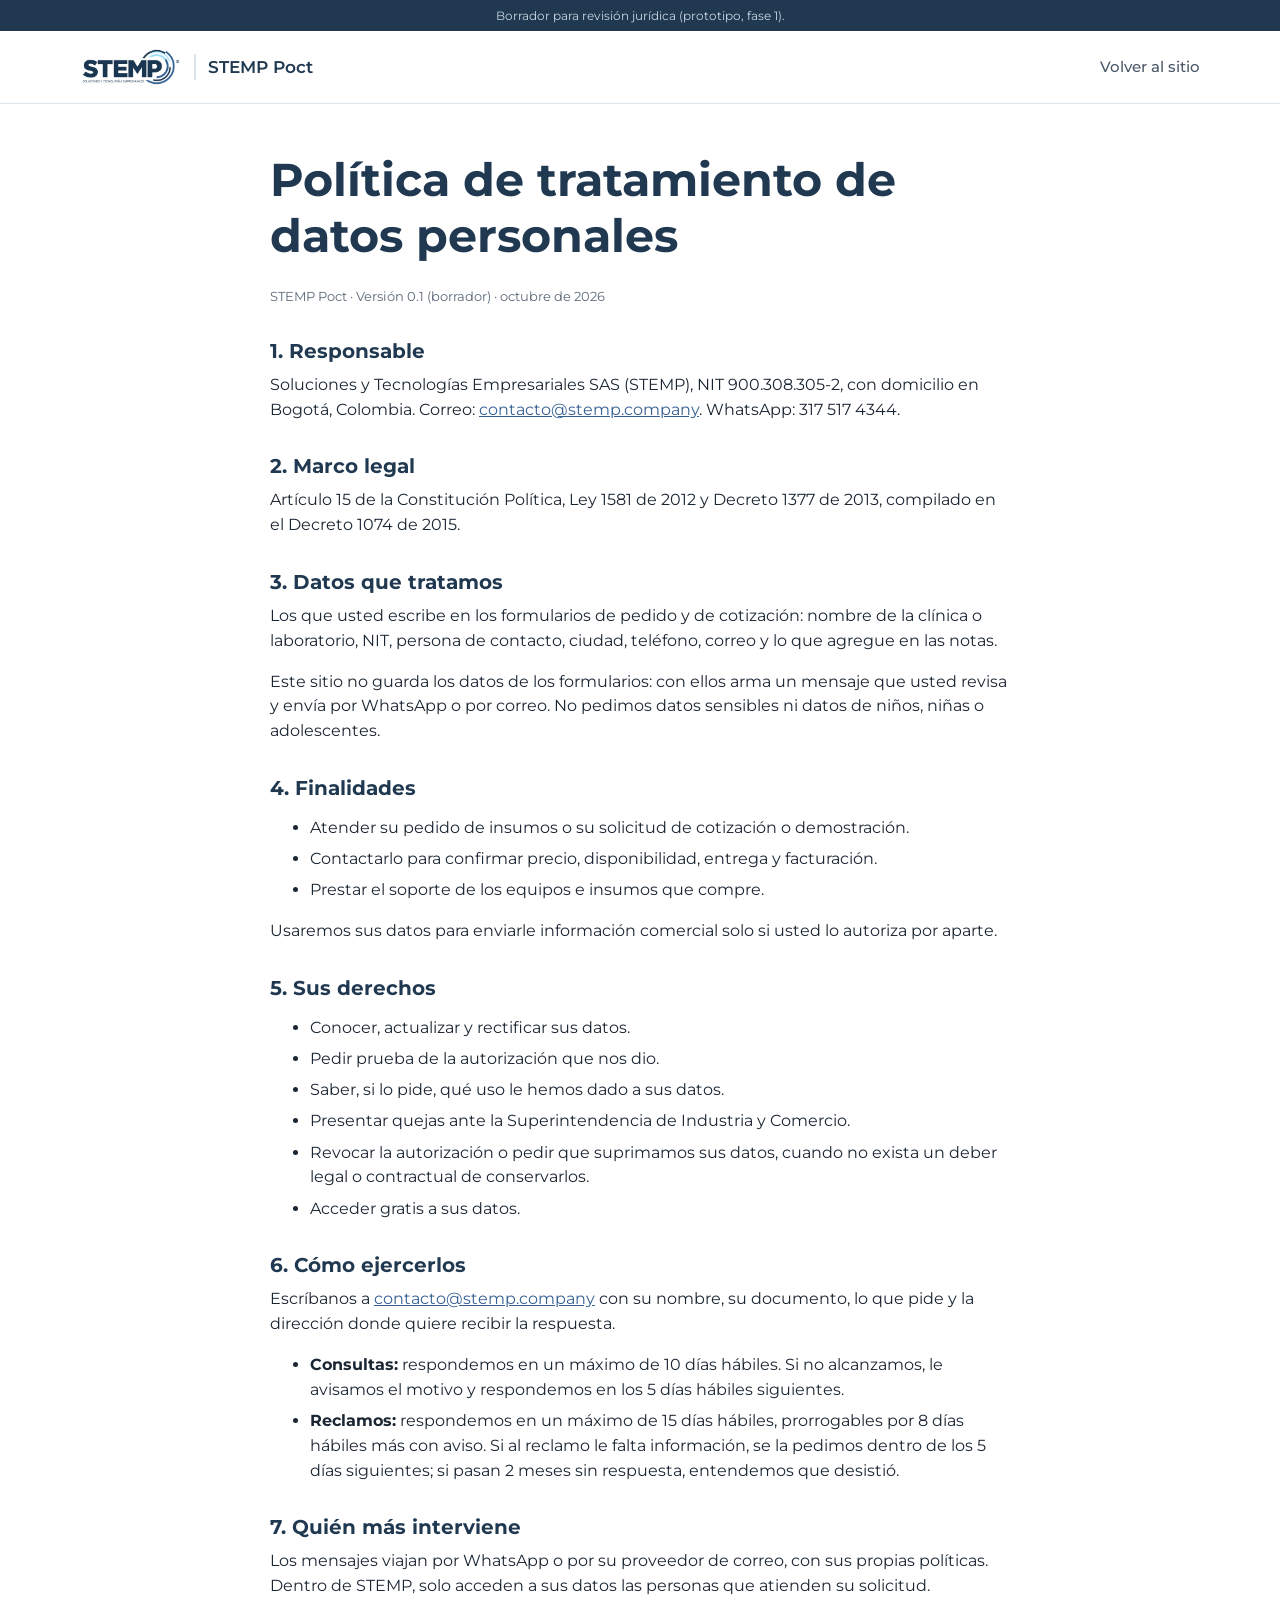
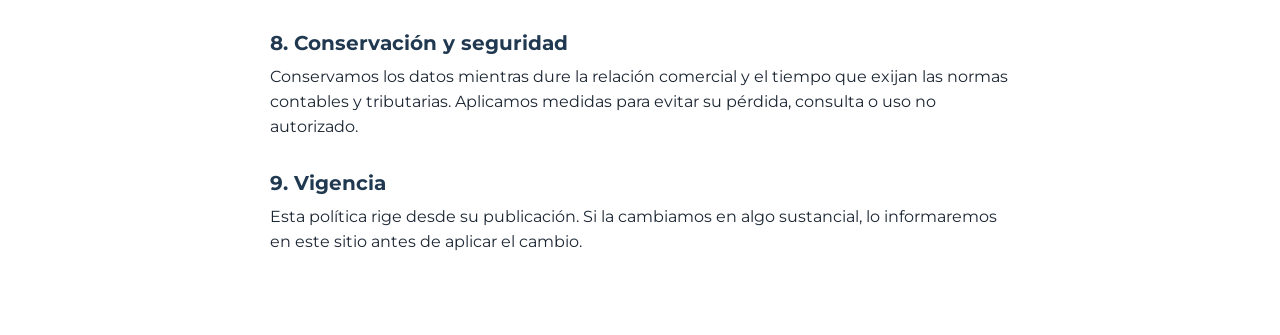
==== politica-datos.html @ 50eda08c "Prototipo de la fase 1 (proyecto T3) Co-Authored-By: Claude Opus 5.5 <noreply@anthropic.com>" ====
<!doctype html>
<html lang="es-CO">
<head>
  <meta charset="utf-8">
  <meta name="viewport" content="width=device-width, initial-scale=1">
  <title>Política de tratamiento de datos · STEMP Poct</title>
  <meta name="robots" content="noindex">
  <link rel="icon" href="assets/icono.png">
  <link href="https://fonts.googleapis.com/css2?family=Montserrat:wght@400;600;700&display=swap" rel="stylesheet">
  <link rel="stylesheet" href="assets/style.css">
</head>
<body>
  <div class="aviso-prototipo">Borrador para revisión jurídica (prototipo, fase 1).</div>
  <header class="encabezado"><div class="contenedor"><a class="marca" href="index.html"><img src="assets/logo.png" alt="STEMP"><span>STEMP Poct</span></a><nav class="nav"><a href="index.html">Volver al sitio</a></nav></div></header>
  <main class="documento">
    <h1>Política de tratamiento de datos personales</h1>
    <p class="nota">STEMP Poct · Versión 0.1 (borrador) · octubre de 2026</p>

    <h2>1. Responsable</h2>
    <p>Soluciones y Tecnologías Empresariales SAS (STEMP), NIT 900.308.305-2, con domicilio en Bogotá, Colombia. Correo: <a href="mailto:contacto@stemp.company">contacto@stemp.company</a>. WhatsApp: 317 517 4344.</p>

    <h2>2. Marco legal</h2>
    <p>Artículo 15 de la Constitución Política, Ley 1581 de 2012 y Decreto 1377 de 2013, compilado en el Decreto 1074 de 2015.</p>

    <h2>3. Datos que tratamos</h2>
    <p>Los que usted escribe en los formularios de pedido y de cotización: nombre de la clínica o laboratorio, NIT, persona de contacto, ciudad, teléfono, correo y lo que agregue en las notas.</p>
    <p>Este sitio no guarda los datos de los formularios: con ellos arma un mensaje que usted revisa y envía por WhatsApp o por correo. No pedimos datos sensibles ni datos de niños, niñas o adolescentes.</p>

    <h2>4. Finalidades</h2>
    <ul><li>Atender su pedido de insumos o su solicitud de cotización o demostración.</li><li>Contactarlo para confirmar precio, disponibilidad, entrega y facturación.</li><li>Prestar el soporte de los equipos e insumos que compre.</li></ul>
    <p>Usaremos sus datos para enviarle información comercial solo si usted lo autoriza por aparte.</p>

    <h2>5. Sus derechos</h2>
    <ul>
      <li>Conocer, actualizar y rectificar sus datos.</li>
      <li>Pedir prueba de la autorización que nos dio.</li>
      <li>Saber, si lo pide, qué uso le hemos dado a sus datos.</li>
      <li>Presentar quejas ante la Superintendencia de Industria y Comercio.</li>
      <li>Revocar la autorización o pedir que suprimamos sus datos, cuando no exista un deber legal o contractual de conservarlos.</li>
      <li>Acceder gratis a sus datos.</li>
    </ul>

    <h2>6. Cómo ejercerlos</h2>
    <p>Escríbanos a <a href="mailto:contacto@stemp.company">contacto@stemp.company</a> con su nombre, su documento, lo que pide y la dirección donde quiere recibir la respuesta.</p>
    <ul>
      <li><strong>Consultas:</strong> respondemos en un máximo de 10 días hábiles. Si no alcanzamos, le avisamos el motivo y respondemos en los 5 días hábiles siguientes.</li>
      <li><strong>Reclamos:</strong> respondemos en un máximo de 15 días hábiles, prorrogables por 8 días hábiles más con aviso. Si al reclamo le falta información, se la pedimos dentro de los 5 días siguientes; si pasan 2 meses sin respuesta, entendemos que desistió.</li>
    </ul>

    <h2>7. Quién más interviene</h2>
    <p>Los mensajes viajan por WhatsApp o por su proveedor de correo, con sus propias políticas. Dentro de STEMP, solo acceden a sus datos las personas que atienden su solicitud.</p>

    <h2>8. Conservación y seguridad</h2>
    <p>Conservamos los datos mientras dure la relación comercial y el tiempo que exijan las normas contables y tributarias. Aplicamos medidas para evitar su pérdida, consulta o uso no autorizado.</p>

    <h2>9. Vigencia</h2>
    <p>Esta política rige desde su publicación. Si la cambiamos en algo sustancial, lo informaremos en este sitio antes de aplicar el cambio.</p>
  </main>
</body>
</html>
---- assets/style.css ----
/* STEMP Poct · colores del Brand Kit v0.1 de STEMP (la línea hereda la identidad sin cambios) */
:root {
  --azul-profundo: #203951;
  --azul-stemp: #366092;
  --azul-claro: #9DDCF9;
  --blanco: #FFFFFF;
  --tinta: #1B2633;
  --tinta-suave: #4A5868;
  --tinta-tenue: #5C6979;
  --superficie: #F2F6FA;
  --borde: #DCE4EC;
  --oscuro-superficie: #2A4763;
  --oscuro-texto-suave: #C9D6E3;
  --whatsapp: #1A7F4B;
  --radio: 10px;
  --ancho: 1160px;
}

* { box-sizing: border-box; }
html { scroll-behavior: smooth; }
body {
  margin: 0;
  font-family: "Montserrat", "Century Gothic", system-ui, sans-serif;
  color: var(--tinta);
  background: var(--blanco);
  line-height: 1.55;
  font-size: 16px;
}
img { max-width: 100%; display: block; }
a { color: var(--azul-stemp); }
h1, h2, h3 { color: var(--azul-profundo); line-height: 1.2; margin: 0 0 .5em; }
h1 { font-size: clamp(1.9rem, 4vw, 2.9rem); font-weight: 700; }
h2 { font-size: clamp(1.5rem, 3vw, 2rem); font-weight: 700; }
h3 { font-size: 1.08rem; font-weight: 600; }
p { margin: 0 0 1em; }
.contenedor { max-width: var(--ancho); margin: 0 auto; padding: 0 20px; }
.etiqueta { text-transform: uppercase; letter-spacing: .14em; font-size: .75rem; font-weight: 600; color: var(--azul-stemp); margin-bottom: .6em; }

.aviso-prototipo { background: var(--azul-profundo); color: var(--oscuro-texto-suave); font-size: .78rem; text-align: center; padding: 6px 12px; }

/* Encabezado */
.encabezado { position: sticky; top: 0; z-index: 20; background: rgba(255,255,255,.96); backdrop-filter: blur(6px); border-bottom: 1px solid var(--borde); }
.encabezado .contenedor { display: flex; align-items: center; gap: 20px; min-height: 72px; }
.marca { display: flex; align-items: center; gap: 12px; text-decoration: none; }
.marca img { height: 40px; width: auto; }
.marca span { font-weight: 600; font-size: 1.05rem; color: var(--azul-profundo); border-left: 2px solid var(--borde); padding-left: 12px; }
.nav { margin-left: auto; display: flex; gap: 22px; align-items: center; }
.nav a { text-decoration: none; color: var(--tinta-suave); font-weight: 500; font-size: .93rem; }
.nav a:hover { color: var(--azul-profundo); }
.nav a.boton-primario, .nav a.boton-primario:hover { color: #fff; }
.boton-carrito { position: relative; }

/* Botones */
.boton { display: inline-flex; align-items: center; justify-content: center; gap: 8px; border: 0; cursor: pointer; font: inherit; font-weight: 600; font-size: .93rem; padding: 12px 20px; border-radius: 999px; text-decoration: none; transition: transform .12s, background .12s; }
.boton:active { transform: translateY(1px); }
.boton-primario { background: var(--azul-stemp); color: #fff; }
.boton-primario:hover { background: var(--azul-profundo); }
.boton-secundario { background: transparent; color: var(--azul-profundo); border: 1.5px solid var(--azul-profundo); }
.boton-secundario:hover { background: var(--superficie); }
.boton-whatsapp { background: var(--whatsapp); color: #fff; }
.boton-whatsapp:hover { background: #136b3e; }
.boton-claro { background: #fff; color: var(--azul-profundo); }
.boton-pequeno { padding: 8px 14px; font-size: .85rem; }
.contador { background: var(--azul-claro); color: var(--azul-profundo); border-radius: 999px; min-width: 22px; height: 22px; font-size: .75rem; display: inline-flex; align-items: center; justify-content: center; padding: 0 6px; }

/* Portada */
.portada { background: linear-gradient(160deg, var(--superficie) 0%, #fff 70%); padding: 72px 0 64px; position: relative; overflow: hidden; }
.portada::after { content: ""; position: absolute; right: -140px; top: -140px; width: 460px; height: 460px; border-radius: 50%; border: 36px solid var(--azul-claro); opacity: .35; }
.portada .contenedor { position: relative; z-index: 1; display: grid; grid-template-columns: 1.3fr 1fr; gap: 48px; align-items: center; }
.portada p.lead { font-size: 1.12rem; color: var(--tinta-suave); max-width: 36em; }
.acciones { display: flex; gap: 12px; flex-wrap: wrap; margin-top: 24px; }
.pilares { display: grid; gap: 12px; }
.pilar { background: #fff; border: 1px solid var(--borde); border-radius: var(--radio); padding: 16px 18px; display: flex; gap: 14px; align-items: flex-start; }
.pilar .icono { flex: none; width: 38px; height: 38px; border-radius: 50%; background: var(--superficie); color: var(--azul-stemp); display: grid; place-items: center; }
.pilar h3 { margin: 0 0 2px; font-size: .98rem; }
.pilar p { margin: 0; font-size: .88rem; color: var(--tinta-suave); }

/* Secciones */
section { padding: 64px 0; }
.seccion-gris { background: var(--superficie); }
.encabezado-seccion { max-width: 720px; margin-bottom: 28px; }
.encabezado-seccion p { color: var(--tinta-suave); }

/* Equipos */
.equipos { display: grid; grid-template-columns: repeat(auto-fit, minmax(250px, 1fr)); gap: 18px; }
.tarjeta { background: #fff; border: 1px solid var(--borde); border-radius: var(--radio); padding: 22px; display: flex; flex-direction: column; gap: 10px; }
.tarjeta .linea { font-size: .75rem; text-transform: uppercase; letter-spacing: .1em; color: var(--azul-stemp); font-weight: 600; }
.tarjeta p { font-size: .88rem; color: var(--tinta-suave); margin: 0; flex: 1; }
.tarjeta .acciones { margin-top: 8px; }
.ilustracion { height: 120px; border-radius: 8px; background: linear-gradient(135deg, var(--azul-profundo), var(--azul-stemp)); display: grid; place-items: center; color: var(--azul-claro); }

/* Catálogo */
.filtros { display: flex; flex-wrap: wrap; gap: 8px; margin-bottom: 14px; }
.filtro { border: 1px solid var(--borde); background: #fff; color: var(--tinta-suave); padding: 8px 14px; border-radius: 999px; cursor: pointer; font: inherit; font-size: .85rem; font-weight: 500; }
.filtro[aria-pressed="true"] { background: var(--azul-profundo); color: #fff; border-color: var(--azul-profundo); }
.buscador { width: 100%; max-width: 420px; padding: 12px 16px; border: 1px solid var(--borde); border-radius: 999px; font: inherit; margin-bottom: 18px; }
.detalle-linea { background: #fff; border-left: 4px solid var(--azul-claro); padding: 12px 16px; border-radius: 6px; font-size: .9rem; color: var(--tinta-suave); margin-bottom: 18px; }
.lista { display: grid; grid-template-columns: repeat(auto-fill, minmax(260px, 1fr)); gap: 12px; }
.producto { background: #fff; border: 1px solid var(--borde); border-radius: var(--radio); padding: 16px; display: flex; flex-direction: column; gap: 6px; }
.producto .codigo { font-size: .72rem; color: var(--tinta-tenue); letter-spacing: .05em; }
.producto h3 { font-size: .95rem; margin: 0; color: var(--tinta); font-weight: 600; }
.producto .meta { font-size: .8rem; color: var(--tinta-suave); }
.producto .fila { display: flex; gap: 8px; align-items: center; margin-top: auto; padding-top: 8px; }
.cantidad { display: inline-flex; align-items: center; border: 1px solid var(--borde); border-radius: 999px; overflow: hidden; }
.cantidad button { border: 0; background: var(--superficie); width: 32px; height: 34px; cursor: pointer; font-size: 1rem; color: var(--azul-profundo); }
.cantidad input { width: 40px; border: 0; text-align: center; font: inherit; font-size: .9rem; -moz-appearance: textfield; }
.cantidad input::-webkit-inner-spin-button { -webkit-appearance: none; }
.vacio { color: var(--tinta-tenue); padding: 20px 0; }

/* Cómo funciona */
.pasos { display: grid; grid-template-columns: repeat(auto-fit, minmax(210px, 1fr)); gap: 18px; counter-reset: paso; }
.paso { padding: 20px; border-radius: var(--radio); background: #fff; border: 1px solid var(--borde); }
.paso::before { counter-increment: paso; content: counter(paso); display: inline-grid; place-items: center; width: 32px; height: 32px; border-radius: 50%; background: var(--azul-profundo); color: #fff; font-weight: 700; margin-bottom: 10px; }
.paso p { font-size: .9rem; color: var(--tinta-suave); margin: 0; }

/* Contacto y pie */
.banda { background: var(--azul-profundo); color: #fff; }
.banda h2 { color: #fff; }
.banda p { color: var(--oscuro-texto-suave); }
.banda .contenedor { display: flex; justify-content: space-between; align-items: center; gap: 24px; flex-wrap: wrap; }
.pie { background: #17293b; color: var(--oscuro-texto-suave); font-size: .85rem; padding: 36px 0; }
.pie .contenedor { display: grid; grid-template-columns: 2fr 1fr 1fr; gap: 24px; }
.pie a { color: #fff; }
.pie img { height: 34px; width: auto; margin-bottom: 10px; }
.pie h3 { color: #fff; font-size: .9rem; }
.pie ul { list-style: none; padding: 0; margin: 0; display: grid; gap: 6px; }

/* Panel del pedido */
.velo { position: fixed; inset: 0; background: rgba(16, 28, 42, .45); z-index: 40; opacity: 0; pointer-events: none; transition: opacity .2s; }
.velo.abierto { opacity: 1; pointer-events: auto; }
.panel { position: fixed; top: 0; right: 0; bottom: 0; width: min(460px, 100%); background: #fff; z-index: 50; transform: translateX(100%); transition: transform .25s ease; display: flex; flex-direction: column; box-shadow: -10px 0 30px rgba(0,0,0,.12); }
.panel.abierto { transform: none; }
.panel-cabeza { display: flex; justify-content: space-between; align-items: center; padding: 18px 20px; border-bottom: 1px solid var(--borde); }
.panel-cabeza h2 { font-size: 1.2rem; margin: 0; }
.cerrar { border: 0; background: var(--superficie); width: 36px; height: 36px; border-radius: 50%; cursor: pointer; font-size: 1.2rem; color: var(--azul-profundo); }
.panel-cuerpo { padding: 18px 20px; overflow-y: auto; flex: 1; }
.linea-pedido { display: grid; grid-template-columns: 1fr auto auto; gap: 10px; align-items: center; padding: 10px 0; border-bottom: 1px solid var(--borde); font-size: .88rem; }
.linea-pedido small { color: var(--tinta-tenue); display: block; }
.quitar { border: 0; background: none; color: var(--tinta-tenue); cursor: pointer; font-size: .8rem; text-decoration: underline; }
.panel-pie { padding: 16px 20px; border-top: 1px solid var(--borde); display: grid; gap: 10px; background: var(--superficie); }
.nota { font-size: .8rem; color: var(--tinta-tenue); }

/* Formularios */
form .campo { display: grid; gap: 4px; margin-bottom: 12px; }
form label { font-size: .82rem; font-weight: 600; color: var(--tinta-suave); }
form input, form select, form textarea { font: inherit; font-size: .93rem; padding: 10px 12px; border: 1px solid var(--borde); border-radius: 8px; background: #fff; color: var(--tinta); width: 100%; }
form input:focus, form select:focus, form textarea:focus, .buscador:focus { outline: 2px solid var(--azul-claro); border-color: var(--azul-stemp); }
.dos { display: grid; grid-template-columns: 1fr 1fr; gap: 10px; }
.autorizacion { display: flex; gap: 10px; align-items: flex-start; font-size: .82rem; color: var(--tinta-suave); margin: 6px 0 4px; }
.autorizacion input { width: auto; margin-top: 3px; }
.error { color: #B3261E; font-size: .82rem; min-height: 1.2em; }

/* Ventana de cotización */
.ventana { position: fixed; inset: 0; display: grid; place-items: center; z-index: 60; padding: 16px; pointer-events: none; opacity: 0; transition: opacity .2s; }
.ventana.abierta { opacity: 1; pointer-events: auto; }
.ventana .caja { background: #fff; border-radius: 14px; width: min(560px, 100%); max-height: calc(100vh - 32px); overflow-y: auto; padding: 24px; box-shadow: 0 20px 50px rgba(0,0,0,.2); }

.aviso-flotante { position: fixed; left: 50%; bottom: 24px; transform: translate(-50%, 20px); background: var(--azul-profundo); color: #fff; padding: 10px 18px; border-radius: 999px; font-size: .88rem; opacity: 0; transition: all .2s; z-index: 70; pointer-events: none; }
.aviso-flotante.visible { opacity: 1; transform: translate(-50%, 0); }

/* Página de texto (política) */
.documento { max-width: 780px; margin: 0 auto; padding: 48px 20px 64px; }
.documento h2 { font-size: 1.25rem; margin-top: 1.6em; }
.documento li { margin-bottom: .4em; }

@media (max-width: 860px) {
  .portada .contenedor { grid-template-columns: 1fr; }
  .pie .contenedor { grid-template-columns: 1fr; }
  .nav a.ocultable { display: none; }
}
@media (max-width: 520px) {
  .marca span { display: none; }
  .dos { grid-template-columns: 1fr; }
  section { padding: 48px 0; }
}

section[id] { scroll-margin-top: 80px; }
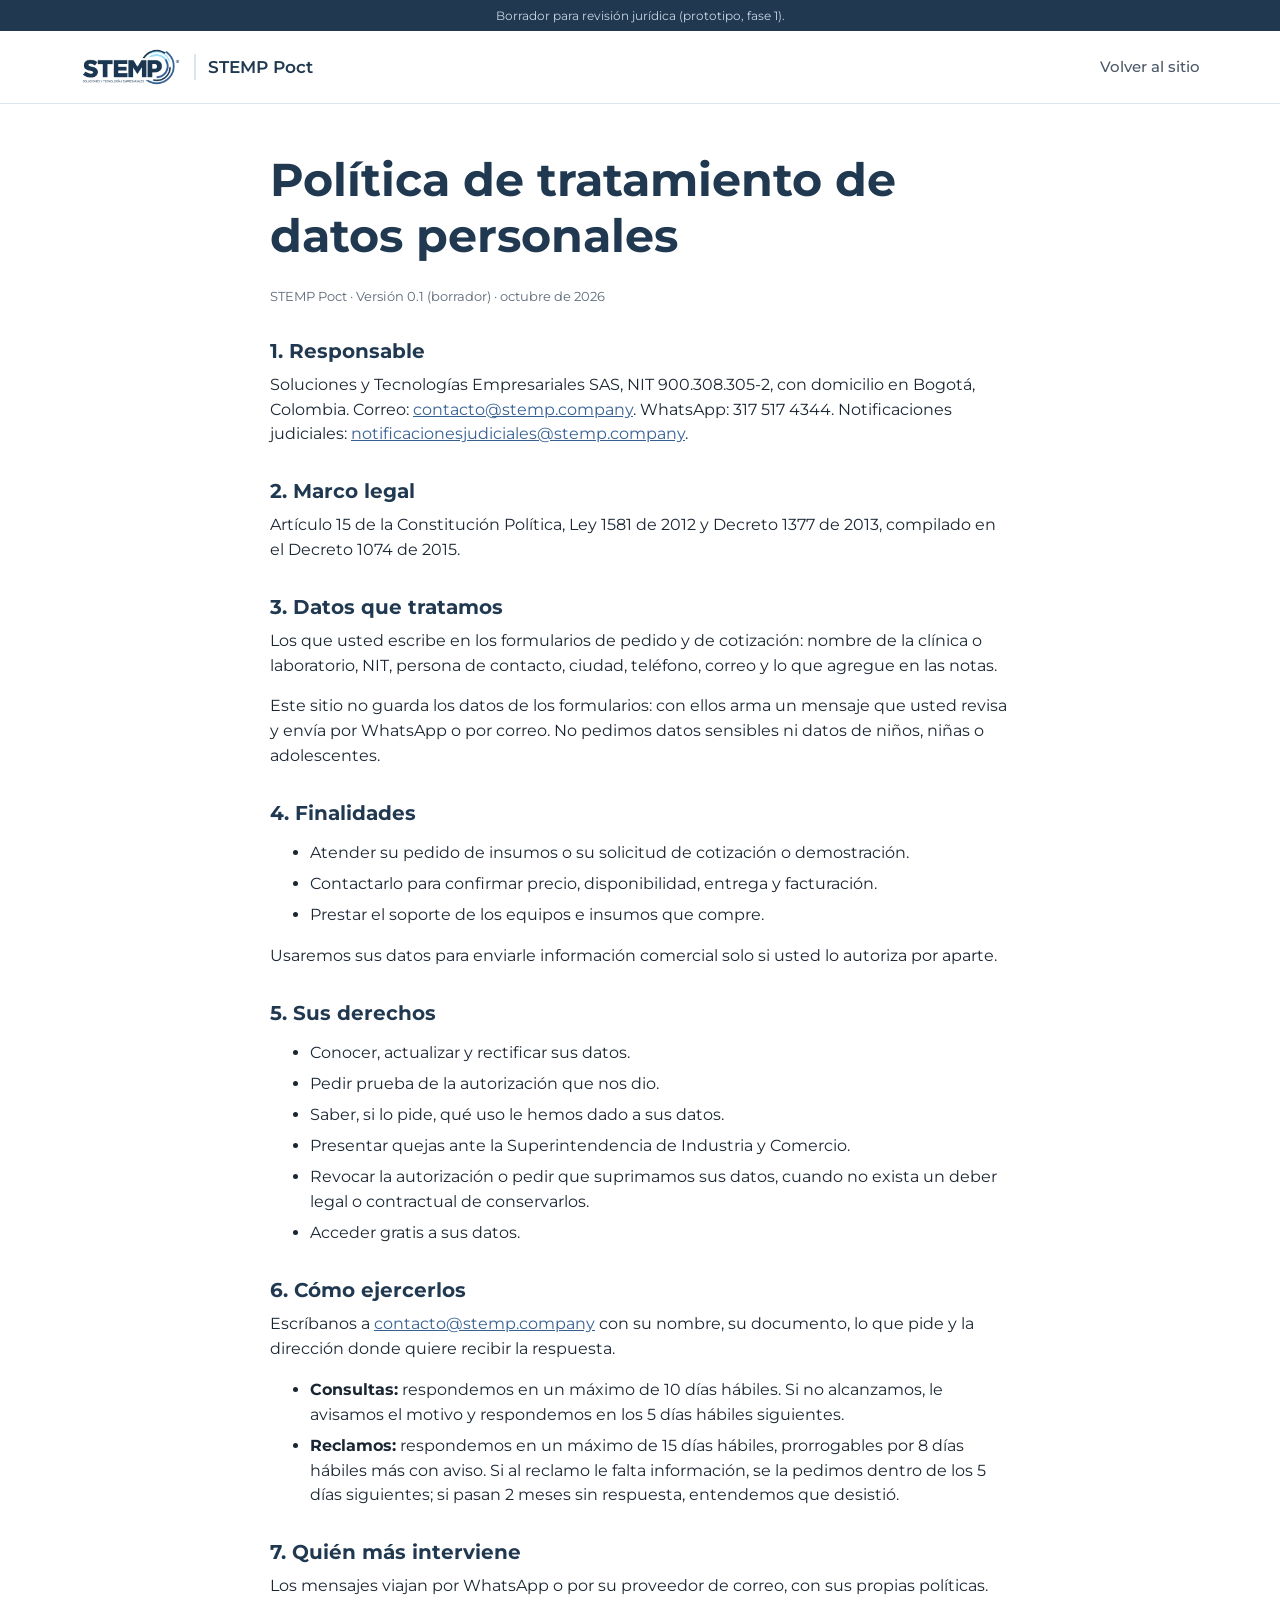
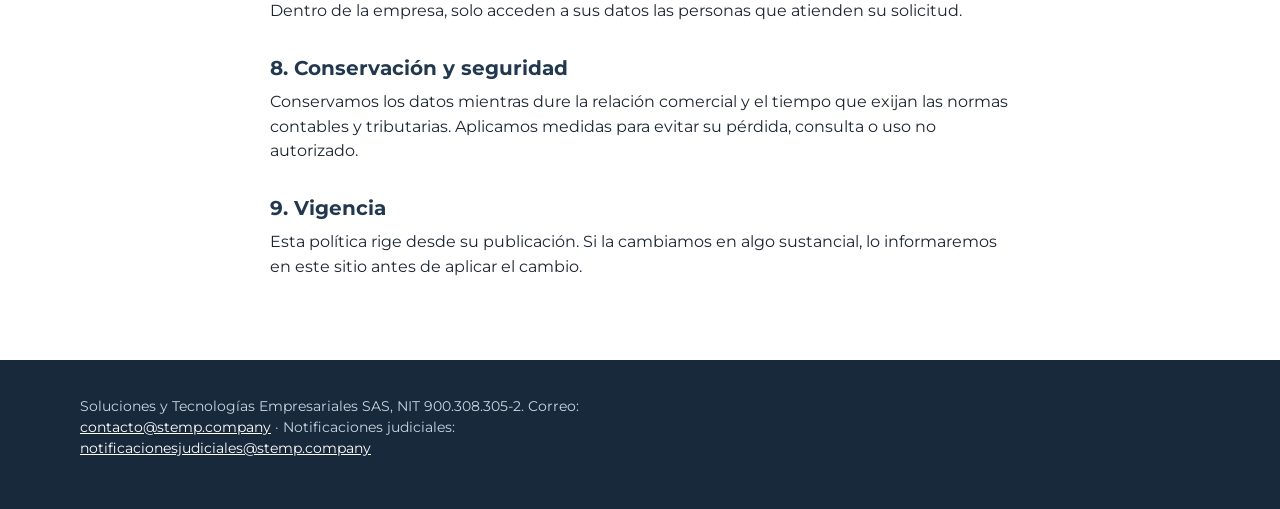
==== commit 829448f0: "Ajustes de JGo: cobertura nacional, amarillo de Amor Vitae, razón social sin sigla y correo de notif" ====
--- a/politica-datos.html
+++ b/politica-datos.html
@@ -17,7 +17,7 @@
     <p class="nota">STEMP Poct · Versión 0.1 (borrador) · octubre de 2026</p>
 
     <h2>1. Responsable</h2>
-    <p>Soluciones y Tecnologías Empresariales SAS (STEMP), NIT 900.308.305-2, con domicilio en Bogotá, Colombia. Correo: <a href="mailto:contacto@stemp.company">contacto@stemp.company</a>. WhatsApp: 317 517 4344.</p>
+    <p>Soluciones y Tecnologías Empresariales SAS, NIT 900.308.305-2, con domicilio en Bogotá, Colombia. Correo: <a href="mailto:contacto@stemp.company">contacto@stemp.company</a>. WhatsApp: 317 517 4344. Notificaciones judiciales: <a href="mailto:notificacionesjudiciales@stemp.company">notificacionesjudiciales@stemp.company</a>.</p>
 
     <h2>2. Marco legal</h2>
     <p>Artículo 15 de la Constitución Política, Ley 1581 de 2012 y Decreto 1377 de 2013, compilado en el Decreto 1074 de 2015.</p>
@@ -48,7 +48,7 @@
     </ul>
 
     <h2>7. Quién más interviene</h2>
-    <p>Los mensajes viajan por WhatsApp o por su proveedor de correo, con sus propias políticas. Dentro de STEMP, solo acceden a sus datos las personas que atienden su solicitud.</p>
+    <p>Los mensajes viajan por WhatsApp o por su proveedor de correo, con sus propias políticas. Dentro de la empresa, solo acceden a sus datos las personas que atienden su solicitud.</p>
 
     <h2>8. Conservación y seguridad</h2>
     <p>Conservamos los datos mientras dure la relación comercial y el tiempo que exijan las normas contables y tributarias. Aplicamos medidas para evitar su pérdida, consulta o uso no autorizado.</p>
@@ -56,5 +56,6 @@
     <h2>9. Vigencia</h2>
     <p>Esta política rige desde su publicación. Si la cambiamos en algo sustancial, lo informaremos en este sitio antes de aplicar el cambio.</p>
   </main>
+  <footer class="pie"><div class="contenedor"><p>Soluciones y Tecnologías Empresariales SAS, NIT 900.308.305-2. Correo: <a href="mailto:contacto@stemp.company">contacto@stemp.company</a> · Notificaciones judiciales: <a href="mailto:notificacionesjudiciales@stemp.company">notificacionesjudiciales@stemp.company</a></p></div></footer>
 </body>
 </html>
